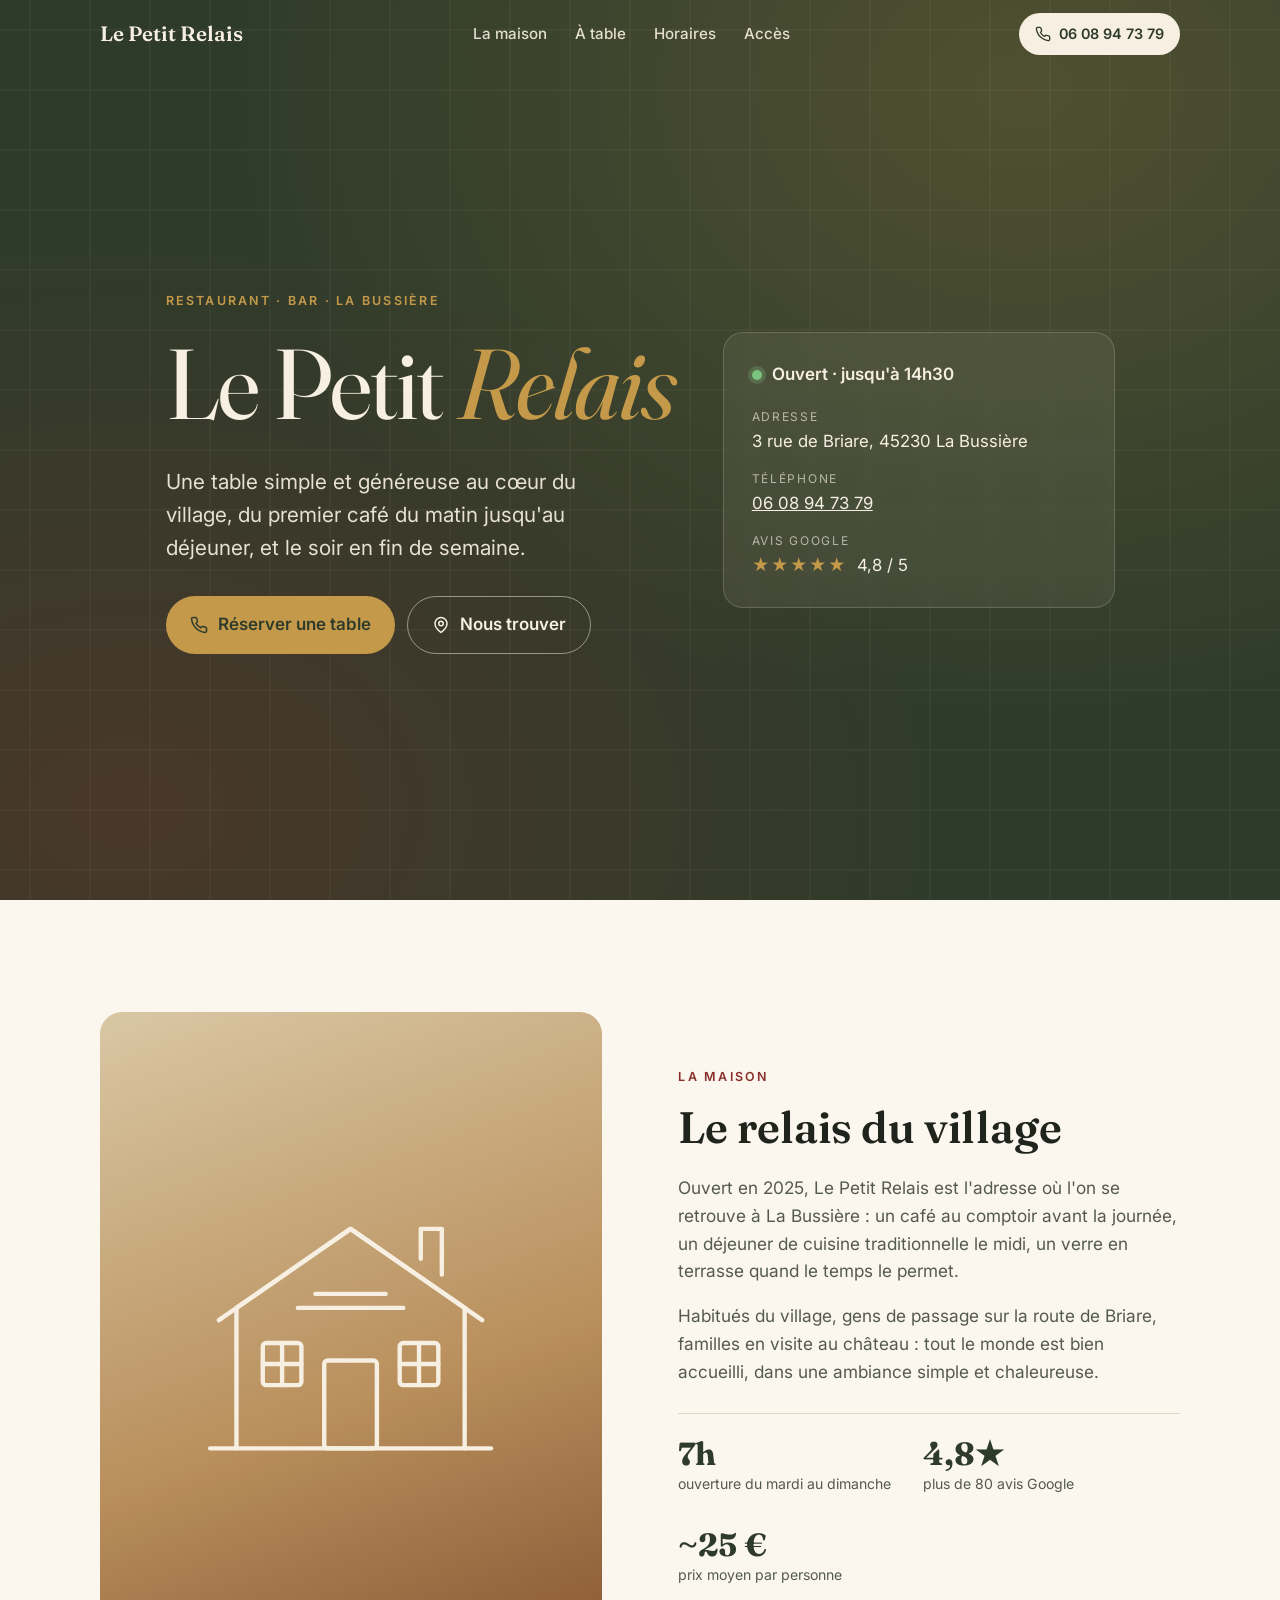
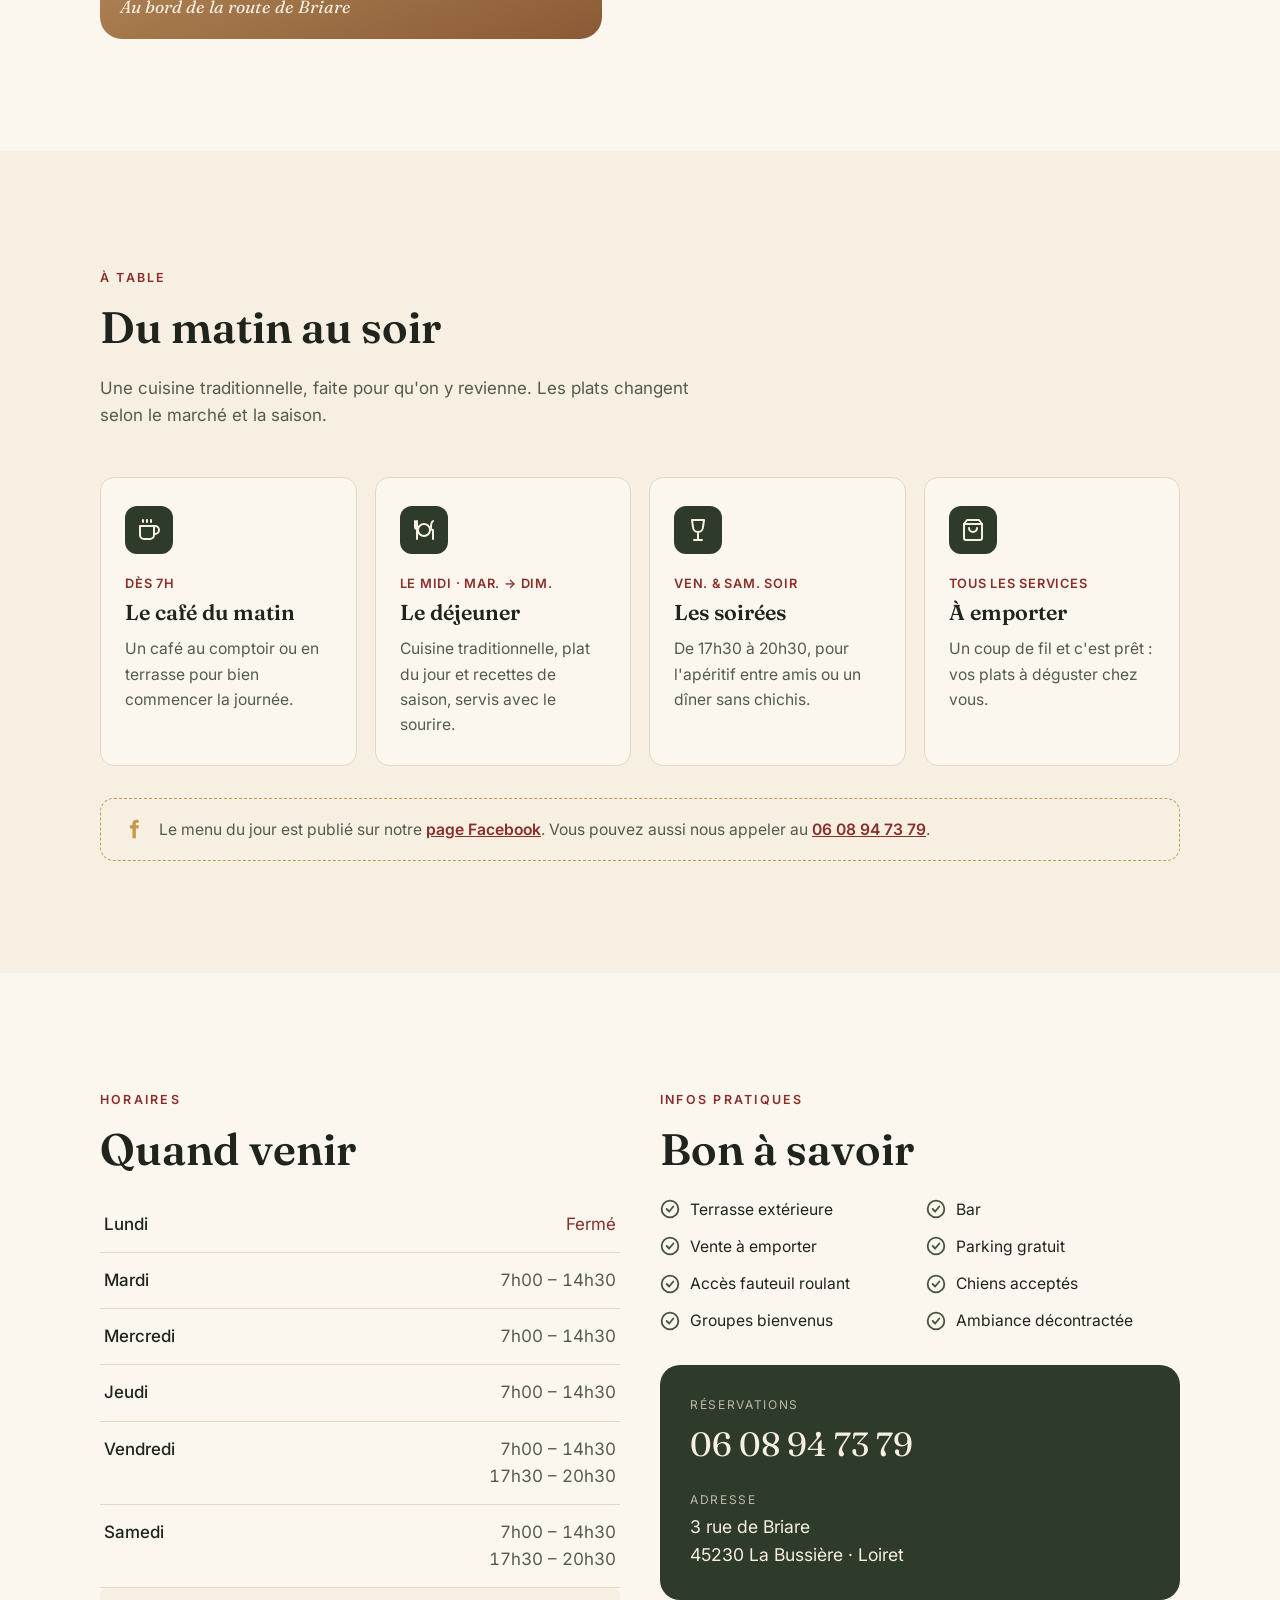
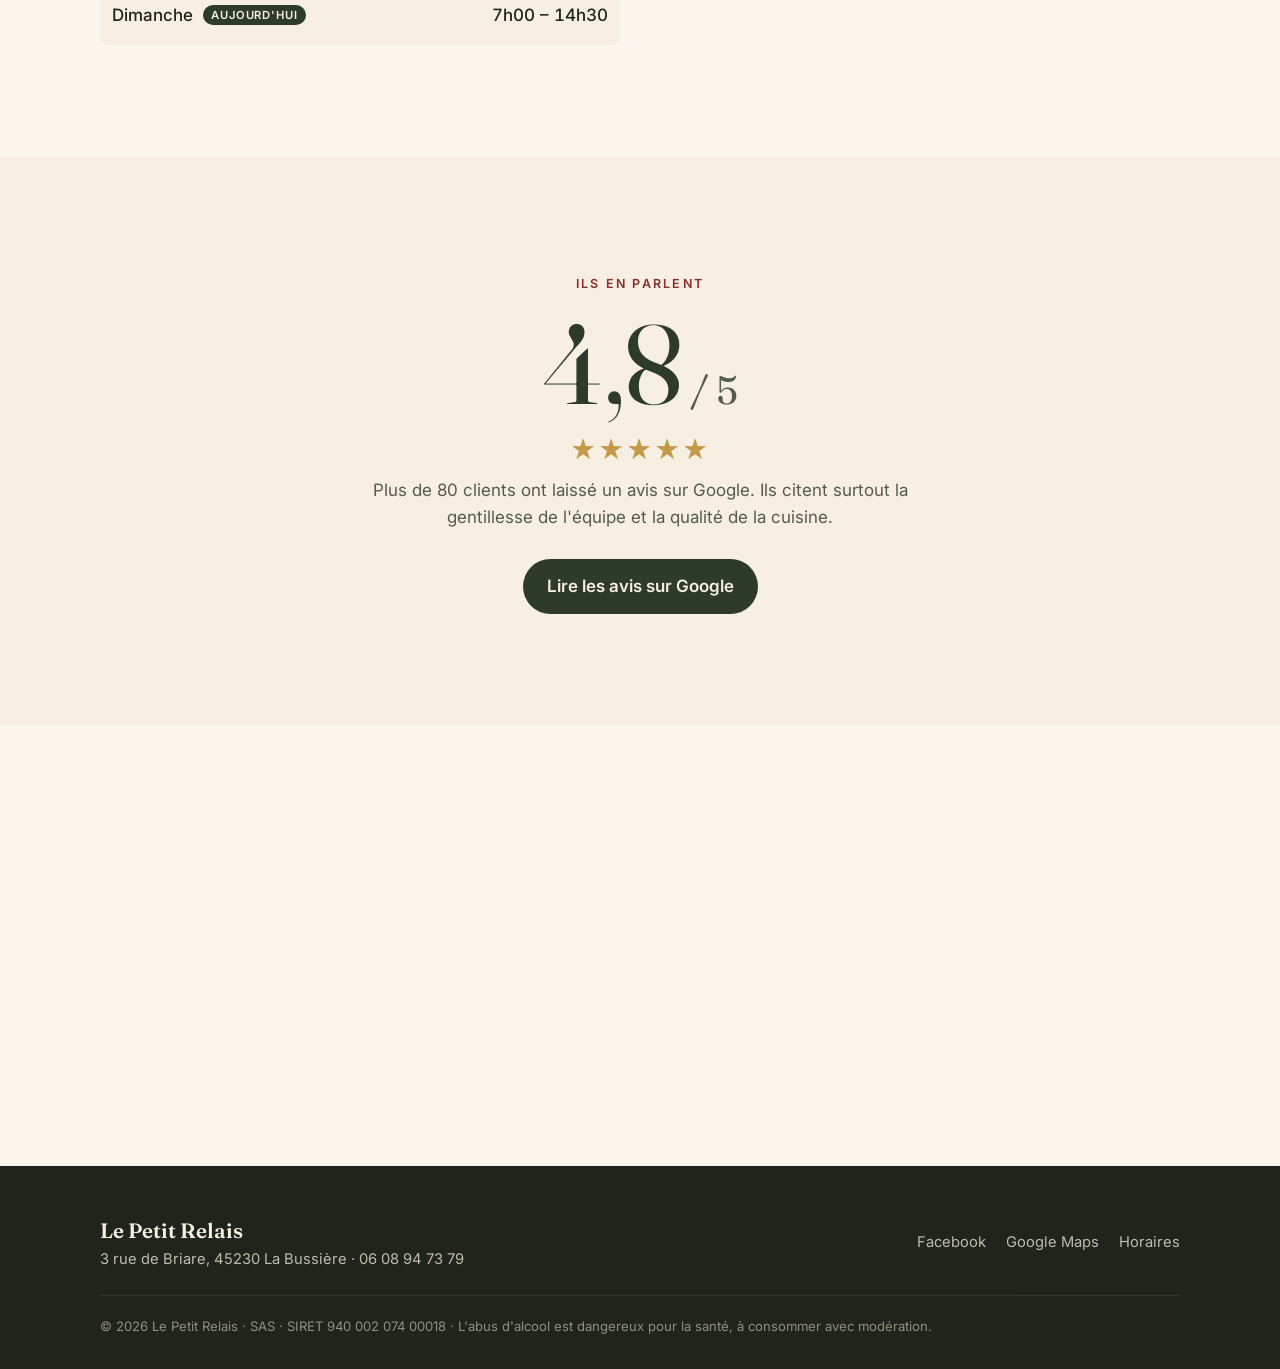
==== index.html @ 994d791d "initial commit" ====
<!doctype html>
<html lang="fr">
<head>
<meta charset="utf-8">
<meta name="viewport" content="width=device-width, initial-scale=1">
<title>Le Petit Relais · Restaurant à La Bussière (Loiret)</title>
<meta name="description" content="Le Petit Relais, restaurant traditionnel et bar au 3 rue de Briare à La Bussière (45230). Ouvert du mardi au dimanche dès 7h, le soir le vendredi et samedi. Terrasse, vente à emporter, parking gratuit.">
<meta property="og:title" content="Le Petit Relais · La Bussière">
<meta property="og:description" content="Restaurant traditionnel et bar à La Bussière. Café dès 7h, déjeuner du mardi au dimanche, soirées le vendredi et samedi.">
<meta property="og:type" content="website">
<meta property="og:locale" content="fr_FR">
<meta name="theme-color" content="#2f3b2a">
<link rel="icon" href="data:image/svg+xml,%3Csvg xmlns='http://www.w3.org/2000/svg' viewBox='0 0 64 64'%3E%3Crect width='64' height='64' rx='14' fill='%232f3b2a'/%3E%3Ctext x='32' y='43' font-family='Georgia,serif' font-size='30' fill='%23f4ecdc' text-anchor='middle'%3EPR%3C/text%3E%3C/svg%3E">
<link rel="preconnect" href="https://fonts.googleapis.com">
<link rel="preconnect" href="https://fonts.gstatic.com" crossorigin>
<link href="https://fonts.googleapis.com/css2?family=Fraunces:ital,opsz,wght@0,9..144,400;0,9..144,600;1,9..144,400&family=Inter:wght@400;500;600&display=swap" rel="stylesheet">

<script type="application/ld+json">
{
  "@context": "https://schema.org",
  "@type": "Restaurant",
  "name": "Le Petit Relais",
  "servesCuisine": "Cuisine traditionnelle française",
  "priceRange": "€€",
  "telephone": "+33608947379",
  "address": {
    "@type": "PostalAddress",
    "streetAddress": "3 rue de Briare",
    "addressLocality": "La Bussière",
    "postalCode": "45230",
    "addressRegion": "Centre-Val de Loire",
    "addressCountry": "FR"
  },
  "geo": { "@type": "GeoCoordinates", "latitude": 47.7441466, "longitude": 2.7493533 },
  "openingHoursSpecification": [
    { "@type": "OpeningHoursSpecification", "dayOfWeek": ["Tuesday","Wednesday","Thursday","Sunday"], "opens": "07:00", "closes": "14:30" },
    { "@type": "OpeningHoursSpecification", "dayOfWeek": ["Friday","Saturday"], "opens": "07:00", "closes": "14:30" },
    { "@type": "OpeningHoursSpecification", "dayOfWeek": ["Friday","Saturday"], "opens": "17:30", "closes": "20:30" }
  ],
  "sameAs": ["https://www.facebook.com/profile.php?id=61572533202138"]
}
</script>

<link rel="stylesheet" href="/styles.css">
</head>
<body>

<!-- SVG icons -->
<svg class="sprite" width="0" height="0" aria-hidden="true">
  <symbol id="i-phone" viewBox="0 0 24 24" fill="none" stroke="currentColor" stroke-width="2" stroke-linecap="round" stroke-linejoin="round"><path d="M22 16.9v3a2 2 0 0 1-2.2 2 19.8 19.8 0 0 1-8.6-3.1 19.5 19.5 0 0 1-6-6A19.8 19.8 0 0 1 2.1 4.2 2 2 0 0 1 4.1 2h3a2 2 0 0 1 2 1.7c.1.9.4 1.8.7 2.7a2 2 0 0 1-.5 2.1L8.1 9.8a16 16 0 0 0 6 6l1.3-1.3a2 2 0 0 1 2.1-.4c.9.3 1.8.6 2.7.7a2 2 0 0 1 1.8 2z"/></symbol>
  <symbol id="i-pin" viewBox="0 0 24 24" fill="none" stroke="currentColor" stroke-width="2" stroke-linecap="round" stroke-linejoin="round"><path d="M20 10c0 6-8 12-8 12s-8-6-8-12a8 8 0 0 1 16 0z"/><circle cx="12" cy="10" r="3"/></symbol>
  <symbol id="i-coffee" viewBox="0 0 24 24" fill="none" stroke="currentColor" stroke-width="2" stroke-linecap="round" stroke-linejoin="round"><path d="M17 8h1a4 4 0 0 1 0 8h-1"/><path d="M3 8h14v9a4 4 0 0 1-4 4H7a4 4 0 0 1-4-4z"/><path d="M6 2v2M10 2v2M14 2v2"/></symbol>
  <symbol id="i-plate" viewBox="0 0 24 24" fill="none" stroke="currentColor" stroke-width="2" stroke-linecap="round" stroke-linejoin="round"><circle cx="12" cy="12" r="6"/><path d="M3 3v6a2 2 0 0 0 2 2M5 3v18M21 3c-1.5 1-2 3-2 6s1 3 2 3v9"/></symbol>
  <symbol id="i-glass" viewBox="0 0 24 24" fill="none" stroke="currentColor" stroke-width="2" stroke-linecap="round" stroke-linejoin="round"><path d="M8 22h8M12 15v7M6 2h12l-1 7a5 5 0 0 1-10 0z"/></symbol>
  <symbol id="i-bag" viewBox="0 0 24 24" fill="none" stroke="currentColor" stroke-width="2" stroke-linecap="round" stroke-linejoin="round"><path d="M6 2 3 6v14a2 2 0 0 0 2 2h14a2 2 0 0 0 2-2V6l-3-4z"/><path d="M3 6h18M16 10a4 4 0 0 1-8 0"/></symbol>
  <symbol id="i-check" viewBox="0 0 24 24" fill="none" stroke="currentColor" stroke-width="2.2" stroke-linecap="round" stroke-linejoin="round"><circle cx="12" cy="12" r="10"/><path d="m8 12 3 3 5-6"/></symbol>
  <symbol id="i-fb" viewBox="0 0 24 24" fill="currentColor"><path d="M14 8V6.5c0-.8.2-1.3 1.4-1.3H17V2.1c-.3 0-1.3-.1-2.5-.1-2.5 0-4.2 1.5-4.2 4.3V8H7.5v3.5h2.8V22H14V11.5h2.8l.4-3.5z"/></symbol>
</svg>

<header class="nav" id="nav">
  <div class="wrap">
    <a href="#top" class="brand">Le Petit Relais</a>
    <ul>
      <li><a href="#maison">La maison</a></li>
      <li><a href="#offre">À table</a></li>
      <li><a href="#infos">Horaires</a></li>
      <li><a href="#acces">Accès</a></li>
    </ul>
    <a class="nav-call" href="tel:+33608947379"><svg width="16" height="16"><use href="#i-phone"/></svg>06 08 94 73 79</a>
  </div>
</header>

<main id="top">
  <!-- HERO -->
  <section class="hero">
    <div class="wrap">
      <div>
        <span class="eyebrow">Restaurant · Bar · La Bussière</span>
        <h1>Le Petit <em>Relais</em></h1>
        <p class="lead">Une table simple et généreuse au cœur du village, du premier café du matin jusqu'au déjeuner, et le soir en fin de semaine.</p>
        <div class="btns">
          <a class="btn btn-primary" href="tel:+33608947379"><svg><use href="#i-phone"/></svg>Réserver une table</a>
          <a class="btn btn-ghost" href="#acces"><svg><use href="#i-pin"/></svg>Nous trouver</a>
        </div>
      </div>
      <aside class="hero-card" aria-label="En bref">
        <div class="status"><span class="dot" id="statusDot"></span><span id="statusText">Horaires</span></div>
        <dl>
          <div><dt>Adresse</dt><dd>3 rue de Briare, 45230 La Bussière</dd></div>
          <div><dt>Téléphone</dt><dd><a href="tel:+33608947379">06 08 94 73 79</a></dd></div>
          <div><dt>Avis Google</dt><dd class="rating"><span class="stars" aria-hidden="true">★★★★★</span> 4,8 / 5</dd></div>
        </dl>
      </aside>
    </div>
  </section>

  <!-- ABOUT -->
  <section class="about" id="maison">
    <div class="wrap">
      <figure class="about-visual reveal">
        <!-- Remplacer par une photo de la salle ou de la façade : <img src="facade.jpg" alt="..."> -->
        <svg viewBox="0 0 200 160" fill="none" stroke="#f6efe2" stroke-width="2.5" stroke-linecap="round" stroke-linejoin="round" aria-hidden="true">
          <path d="M20 150h160"/>
          <path d="M35 150V70l65-45 65 45v80"/>
          <path d="M25 77 100 25l75 52"/>
          <rect x="85" y="100" width="30" height="50" rx="2"/>
          <rect x="50" y="90" width="22" height="24" rx="2"/><path d="M61 90v24M50 102h22"/>
          <rect x="128" y="90" width="22" height="24" rx="2"/><path d="M139 90v24M128 102h22"/>
          <path d="M70 70h60"/><path d="M80 62h40"/>
          <path d="M140 42V25h12v26"/>
        </svg>
        <figcaption>Au bord de la route de Briare</figcaption>
      </figure>
      <div class="reveal">
        <span class="eyebrow">La maison</span>
        <h2>Le relais du village</h2>
        <p>Ouvert en 2025, Le Petit Relais est l'adresse où l'on se retrouve à La Bussière : un café au comptoir avant la journée, un déjeuner de cuisine traditionnelle le midi, un verre en terrasse quand le temps le permet.</p>
        <p>Habitués du village, gens de passage sur la route de Briare, familles en visite au château : tout le monde est bien accueilli, dans une ambiance simple et chaleureuse.</p>
        <div class="facts">
          <div><strong>7h</strong><span>ouverture du mardi au dimanche</span></div>
          <div><strong>4,8★</strong><span>plus de 80 avis Google</span></div>
          <div><strong>~25 €</strong><span>prix moyen par personne</span></div>
        </div>
      </div>
    </div>
  </section>

  <!-- OFFER -->
  <section class="offer" id="offre">
    <div class="wrap">
      <div class="section-head reveal">
        <span class="eyebrow">À table</span>
        <h2>Du matin au soir</h2>
        <p>Une cuisine traditionnelle, faite pour qu'on y revienne. Les plats changent selon le marché et la saison.</p>
      </div>
      <div class="cards">
        <article class="card reveal">
          <div class="ico"><svg><use href="#i-coffee"/></svg></div>
          <div class="when">Dès 7h</div>
          <h3>Le café du matin</h3>
          <p>Un café au comptoir ou en terrasse pour bien commencer la journée.</p>
        </article>
        <article class="card reveal">
          <div class="ico"><svg><use href="#i-plate"/></svg></div>
          <div class="when">Le midi · mar. → dim.</div>
          <h3>Le déjeuner</h3>
          <p>Cuisine traditionnelle, plat du jour et recettes de saison, servis avec le sourire.</p>
        </article>
        <article class="card reveal">
          <div class="ico"><svg><use href="#i-glass"/></svg></div>
          <div class="when">Ven. &amp; sam. soir</div>
          <h3>Les soirées</h3>
          <p>De 17h30 à 20h30, pour l'apéritif entre amis ou un dîner sans chichis.</p>
        </article>
        <article class="card reveal">
          <div class="ico"><svg><use href="#i-bag"/></svg></div>
          <div class="when">Tous les services</div>
          <h3>À emporter</h3>
          <p>Un coup de fil et c'est prêt : vos plats à déguster chez vous.</p>
        </article>
      </div>
      <div class="note reveal">
        <svg class="note-ico" width="22" height="22"><use href="#i-fb"/></svg>
        <span>Le menu du jour est publié sur notre <a href="https://www.facebook.com/profile.php?id=61572533202138" target="_blank" rel="noopener">page Facebook</a>. Vous pouvez aussi nous appeler au <a href="tel:+33608947379">06 08 94 73 79</a>.</span>
      </div>
    </div>
  </section>

  <!-- INFO -->
  <section class="info" id="infos">
    <div class="wrap">
      <div class="reveal">
        <span class="eyebrow">Horaires</span>
        <h2>Quand venir</h2>
        <ul class="hours" id="hours">
          <li data-day="1" class="closed"><span class="d">Lundi</span><span class="h">Fermé</span></li>
          <li data-day="2"><span class="d">Mardi</span><span class="h">7h00 – 14h30</span></li>
          <li data-day="3"><span class="d">Mercredi</span><span class="h">7h00 – 14h30</span></li>
          <li data-day="4"><span class="d">Jeudi</span><span class="h">7h00 – 14h30</span></li>
          <li data-day="5"><span class="d">Vendredi</span><span class="h">7h00 – 14h30<br>17h30 – 20h30</span></li>
          <li data-day="6"><span class="d">Samedi</span><span class="h">7h00 – 14h30<br>17h30 – 20h30</span></li>
          <li data-day="0"><span class="d">Dimanche</span><span class="h">7h00 – 14h30</span></li>
        </ul>
      </div>
      <div class="reveal">
        <span class="eyebrow">Infos pratiques</span>
        <h2>Bon à savoir</h2>
        <ul class="services">
          <li><svg><use href="#i-check"/></svg>Terrasse extérieure</li>
          <li><svg><use href="#i-check"/></svg>Bar</li>
          <li><svg><use href="#i-check"/></svg>Vente à emporter</li>
          <li><svg><use href="#i-check"/></svg>Parking gratuit</li>
          <li><svg><use href="#i-check"/></svg>Accès fauteuil roulant</li>
          <li><svg><use href="#i-check"/></svg>Chiens acceptés</li>
          <li><svg><use href="#i-check"/></svg>Groupes bienvenus</li>
          <li><svg><use href="#i-check"/></svg>Ambiance décontractée</li>
        </ul>
        <div class="contact-block">
          <div class="label">Réservations</div>
          <a class="big" href="tel:+33608947379">06 08 94 73 79</a>
          <div class="label">Adresse</div>
          <address>3 rue de Briare<br>45230 La Bussière · Loiret</address>
        </div>
      </div>
    </div>
  </section>

  <!-- REVIEWS -->
  <section class="reviews">
    <div class="wrap reveal">
      <span class="eyebrow">Ils en parlent</span>
      <div class="score">4,8<small> / 5</small></div>
      <div class="stars" aria-label="4,8 étoiles sur 5">★★★★★</div>
      <p>Plus de 80 clients ont laissé un avis sur Google. Ils citent surtout la gentillesse de l'équipe et la qualité de la cuisine.</p>
      <a class="btn btn-primary" href="https://www.google.fr/maps/place/Le+Petit+Relais/@47.7441466,2.7493533,17z/data=!4m6!3m5!1s0x47ef8ad9622e8ff1:0xf6e7df7a3d226c78!8m2!3d47.7441466!4d2.7493533" target="_blank" rel="noopener">Lire les avis sur Google</a>
    </div>
  </section>

  <!-- MAP -->
  <section class="map" id="acces" aria-label="Plan d'accès">
    <iframe
      title="Le Petit Relais sur Google Maps"
      loading="lazy"
      referrerpolicy="no-referrer-when-downgrade"
      src="https://www.google.com/maps?q=Le+Petit+Relais,+3+rue+de+Briare,+45230+La+Bussi%C3%A8re&ll=47.7441466,2.7493533&z=16&output=embed"></iframe>
  </section>
</main>

<footer>
  <div class="wrap">
    <div>
      <a href="#top" class="brand">Le Petit Relais</a>
      <div>3 rue de Briare, 45230 La Bussière · <a href="tel:+33608947379">06 08 94 73 79</a></div>
    </div>
    <nav>
      <a href="https://www.facebook.com/profile.php?id=61572533202138" target="_blank" rel="noopener">Facebook</a>
      <a href="https://www.google.fr/maps/place/Le+Petit+Relais/@47.7441466,2.7493533,17z" target="_blank" rel="noopener">Google Maps</a>
      <a href="#infos">Horaires</a>
    </nav>
    <div class="legal">© <span id="year">2026</span> Le Petit Relais · SAS · SIRET 940 002 074 00018 · L'abus d'alcool est dangereux pour la santé, à consommer avec modération.</div>
  </div>
</footer>

<div class="callbar">
  <a class="c1" href="tel:+33608947379"><svg><use href="#i-phone"/></svg>Appeler</a>
  <a class="c2" href="https://www.google.com/maps/dir/?api=1&destination=47.7441466,2.7493533" target="_blank" rel="noopener"><svg><use href="#i-pin"/></svg>Itinéraire</a>
</div>

<script>
  // Nav background on scroll
  const nav = document.getElementById('nav');
  const onScroll = () => nav.classList.toggle('scrolled', window.scrollY > 40);
  onScroll(); window.addEventListener('scroll', onScroll, { passive: true });

  // Opening hours: [day] => list of [openMin, closeMin]; 0 = Sunday
  const H = { 0: [[420, 870]], 1: [], 2: [[420, 870]], 3: [[420, 870]], 4: [[420, 870]],
              5: [[420, 870], [1050, 1230]], 6: [[420, 870], [1050, 1230]] };
  const names = ['dimanche','lundi','mardi','mercredi','jeudi','vendredi','samedi'];
  const fmt = m => `${Math.floor(m / 60)}h${String(m % 60).padStart(2, '0')}`;

  // Use French local time regardless of visitor's timezone
  const parts = new Intl.DateTimeFormat('en-GB', { timeZone: 'Europe/Paris', weekday: 'short', hour: '2-digit', minute: '2-digit', hour12: false }).formatToParts(new Date());
  const wd = ['Sun','Mon','Tue','Wed','Thu','Fri','Sat'].indexOf(parts.find(p => p.type === 'weekday').value);
  const now = (+parts.find(p => p.type === 'hour').value % 24) * 60 + +parts.find(p => p.type === 'minute').value;

  document.querySelector(`#hours li[data-day="${wd}"]`)?.classList.add('today');

  const slot = H[wd].find(([o, c]) => now >= o && now < c);
  const dot = document.getElementById('statusDot'), txt = document.getElementById('statusText');
  if (slot) {
    dot.classList.add('open');
    txt.textContent = `Ouvert · jusqu'à ${fmt(slot[1])}`;
  } else {
    const later = H[wd].find(([o]) => o > now);
    if (later) txt.textContent = `Fermé · ouvre à ${fmt(later[0])}`;
    else {
      for (let i = 1; i <= 7; i++) {
        const d = (wd + i) % 7;
        if (H[d].length) { txt.textContent = `Fermé · ouvre ${i === 1 ? 'demain' : names[d]} à ${fmt(H[d][0][0])}`; break; }
      }
    }
  }

  document.getElementById('year').textContent = new Date().getFullYear();

  // Reveal on scroll
  const io = new IntersectionObserver(es => es.forEach(e => { if (e.isIntersecting) { e.target.classList.add('in'); io.unobserve(e.target); } }), { threshold: .12 });
  document.querySelectorAll('.reveal').forEach(el => io.observe(el));
</script>
</body>
</html>
---- styles.css ----
.sprite { position: absolute; }

:root {
  --cream: #f6efe2;
  --paper: #fbf7ef;
  --ink: #1f241c;
  --ink-soft: #545b4c;
  --green: #2f3b2a;
  --green-2: #45563d;
  --wine: #8a2e2a;
  --gold: #c49a4a;
  --line: #e2d7c3;
  --radius: 14px;
  --max: 1120px;
}
*, *::before, *::after { box-sizing: border-box; }
html { scroll-behavior: smooth; scroll-padding-top: 72px; }
body {
  margin: 0;
  font-family: "Inter", system-ui, sans-serif;
  font-size: 17px;
  line-height: 1.6;
  color: var(--ink);
  background: var(--paper);
  -webkit-font-smoothing: antialiased;
}
h1, h2, h3 { font-family: "Fraunces", Georgia, serif; font-weight: 600; line-height: 1.15; margin: 0 0 .5em; }
h2 { font-size: clamp(2rem, 4vw, 2.75rem); }
h3 { font-size: 1.35rem; }
p { margin: 0 0 1em; }
a { color: inherit; }
.wrap { max-width: var(--max); margin: 0 auto; padding: 0 20px; }
.eyebrow {
  font-size: .78rem; font-weight: 600; letter-spacing: .18em; text-transform: uppercase;
  color: var(--wine); margin-bottom: .9rem; display: inline-block;
}
section { padding: clamp(64px, 10vw, 112px) 0; }

/* ---------- Nav ---------- */
.nav {
  position: fixed; inset: 0 0 auto 0; z-index: 50;
  transition: background .3s, box-shadow .3s;
}
.nav.scrolled { background: rgba(251,247,239,.94); backdrop-filter: blur(8px); box-shadow: 0 1px 0 var(--line); }
.nav .wrap { display: flex; align-items: center; justify-content: space-between; height: 68px; }
.brand { font-family: "Fraunces", serif; font-size: 1.3rem; font-weight: 600; text-decoration: none; color: var(--cream); transition: color .3s; }
.nav.scrolled .brand { color: var(--green); }
.nav ul { display: flex; gap: 28px; list-style: none; margin: 0; padding: 0; }
.nav ul a { text-decoration: none; font-size: .95rem; font-weight: 500; color: var(--cream); opacity: .9; transition: color .3s; }
.nav.scrolled ul a { color: var(--ink); }
.nav ul a:hover { opacity: 1; text-decoration: underline; text-underline-offset: 4px; }
.nav-call {
  display: inline-flex; align-items: center; gap: 8px;
  padding: 9px 16px; border-radius: 999px; font-weight: 600; font-size: .9rem; text-decoration: none;
  background: var(--cream); color: var(--green);
}
.nav.scrolled .nav-call { background: var(--green); color: var(--cream); }
@media (max-width: 820px) { .nav ul { display: none; } }

/* ---------- Hero ---------- */
.hero {
  position: relative; min-height: 100svh; display: flex; align-items: center;
  background:
    radial-gradient(ellipse at 80% 10%, rgba(196,154,74,.22), transparent 55%),
    radial-gradient(ellipse at 10% 90%, rgba(138,46,42,.28), transparent 50%),
    var(--green);
  color: var(--cream); overflow: hidden; padding: 120px 0 80px;
}
.hero::before {
  content: ""; position: absolute; inset: 0; opacity: .07;
  background-image: url("data:image/svg+xml,%3Csvg xmlns='http://www.w3.org/2000/svg' width='60' height='60'%3E%3Cpath d='M30 0v60M0 30h60' stroke='%23f6efe2' stroke-width='1'/%3E%3C/svg%3E");
}
.hero .wrap { position: relative; display: grid; grid-template-columns: 1.3fr 1fr; gap: 48px; align-items: center; }
.hero .eyebrow { color: var(--gold); }
.hero h1 { font-size: clamp(3rem, 9vw, 6.2rem); font-weight: 400; letter-spacing: -.02em; margin-bottom: .25em; }
.hero h1 em { font-style: italic; color: var(--gold); }
.hero .lead { font-size: clamp(1.1rem, 2vw, 1.3rem); max-width: 34ch; opacity: .92; margin-bottom: 2rem; }
.btns { display: flex; flex-wrap: wrap; gap: 12px; }
.btn {
  display: inline-flex; align-items: center; gap: 10px; padding: 14px 24px; border-radius: 999px;
  font-weight: 600; text-decoration: none; transition: transform .15s, background .2s;
}
.btn:hover { transform: translateY(-2px); }
.btn-primary { background: var(--gold); color: var(--green); }
.btn-ghost { border: 1.5px solid rgba(246,239,226,.5); color: var(--cream); }
.btn-ghost:hover { background: rgba(246,239,226,.1); }
.btn svg { width: 18px; height: 18px; flex: none; }

.hero-card {
  background: rgba(246,239,226,.07); border: 1px solid rgba(246,239,226,.18);
  border-radius: 20px; padding: 28px; backdrop-filter: blur(4px);
}
.status { display: flex; align-items: center; gap: 10px; font-weight: 600; margin-bottom: 18px; }
.dot { width: 10px; height: 10px; border-radius: 50%; background: #8c8c8c; box-shadow: 0 0 0 4px rgba(140,140,140,.25); }
.dot.open { background: #7bc47f; box-shadow: 0 0 0 4px rgba(123,196,127,.25); }
.hero-card dl { margin: 0; display: grid; gap: 14px; }
.hero-card dt { font-size: .75rem; letter-spacing: .14em; text-transform: uppercase; opacity: .65; }
.hero-card dd { margin: 2px 0 0; font-size: 1.05rem; }
.rating { display: flex; align-items: center; gap: 10px; }
.stars { color: var(--gold); letter-spacing: 2px; }
@media (max-width: 860px) {
  .hero .wrap { grid-template-columns: 1fr; }
}

/* ---------- About ---------- */
.about .wrap { display: grid; grid-template-columns: 1fr 1fr; gap: clamp(32px, 6vw, 80px); align-items: center; }
.about p { color: var(--ink-soft); font-size: 1.08rem; }
.about-visual {
  margin: 0;
  aspect-ratio: 4/5; border-radius: 22px; position: relative; overflow: hidden;
  background: linear-gradient(160deg, #d9c7a4, #b98f5c 60%, #8a5a36);
  display: grid; place-items: center;
}
.about-visual svg { width: 70%; height: auto; }
.about-visual figcaption {
  position: absolute; left: 20px; bottom: 18px; right: 20px;
  font-family: "Fraunces", serif; font-style: italic; color: var(--cream); font-size: 1.1rem;
}
.facts { display: flex; gap: 32px; flex-wrap: wrap; margin-top: 28px; padding-top: 24px; border-top: 1px solid var(--line); }
.facts strong { display: block; font-family: "Fraunces", serif; font-size: 2rem; color: var(--green); line-height: 1; }
.facts span { font-size: .88rem; color: var(--ink-soft); }
@media (max-width: 820px) { .about .wrap { grid-template-columns: 1fr; } .about-visual { aspect-ratio: 16/10; } }

/* ---------- Offer ---------- */
.offer { background: var(--cream); }
.section-head { max-width: 620px; margin-bottom: 48px; }
.section-head p { color: var(--ink-soft); }
.cards { display: grid; grid-template-columns: repeat(4, 1fr); gap: 18px; }
.card {
  background: var(--paper); border: 1px solid var(--line); border-radius: var(--radius);
  padding: 28px 24px; display: flex; flex-direction: column;
}
.card .ico {
  width: 48px; height: 48px; border-radius: 12px; display: grid; place-items: center;
  background: var(--green); color: var(--cream); margin-bottom: 20px;
}
.card .ico svg { width: 24px; height: 24px; }
.card .when { font-size: .8rem; font-weight: 600; color: var(--wine); letter-spacing: .06em; text-transform: uppercase; margin-bottom: 6px; }
.card p { color: var(--ink-soft); font-size: .98rem; margin: 0; }
@media (max-width: 960px) { .cards { grid-template-columns: repeat(2, 1fr); } }
@media (max-width: 540px) { .cards { grid-template-columns: 1fr; } }

.note {
  margin-top: 32px; padding: 18px 22px; border-radius: var(--radius); border: 1px dashed var(--gold);
  display: flex; gap: 14px; align-items: center; font-size: .98rem; color: var(--ink-soft);
}
.note-ico { color: var(--gold); flex: none; }
.note a { color: var(--wine); font-weight: 600; }

/* ---------- Hours & Info ---------- */
.info .wrap { display: grid; grid-template-columns: 1fr 1fr; gap: 40px; }
.hours { list-style: none; margin: 0; padding: 0; }
.hours li {
  display: flex; justify-content: space-between; gap: 16px; padding: 14px 4px; border-bottom: 1px solid var(--line);
}
.hours li .d { font-weight: 500; }
.hours li .h { text-align: right; color: var(--ink-soft); font-variant-numeric: tabular-nums; }
.hours li.closed .h { color: var(--wine); }
.hours li.today { background: var(--cream); border-radius: 8px; padding-left: 12px; padding-right: 12px; border-bottom-color: transparent; }
.hours li.today .d::after { content: "Aujourd'hui"; margin-left: 10px; font-size: .7rem; font-weight: 600; letter-spacing: .08em; text-transform: uppercase; background: var(--green); color: var(--cream); padding: 3px 8px; border-radius: 99px; vertical-align: 2px; }
.hours li.today .h { color: var(--ink); font-weight: 500; }

.services { display: grid; grid-template-columns: 1fr 1fr; gap: 12px; margin: 0 0 32px; padding: 0; list-style: none; }
.services li { display: flex; gap: 10px; align-items: center; font-size: .98rem; }
.services svg { width: 20px; height: 20px; color: var(--green-2); flex: none; }
.contact-block { background: var(--green); color: var(--cream); border-radius: 20px; padding: 30px; }
.contact-block a.big { font-family: "Fraunces", serif; font-size: clamp(1.6rem, 4vw, 2.1rem); text-decoration: none; display: block; margin: 4px 0 18px; }
.contact-block .label { font-size: .75rem; letter-spacing: .14em; text-transform: uppercase; opacity: .7; }
.contact-block address { font-style: normal; font-size: 1.1rem; margin: 4px 0 0; }
@media (max-width: 860px) { .info .wrap { grid-template-columns: 1fr; } }
@media (max-width: 420px) { .services { grid-template-columns: 1fr; } }

/* ---------- Reviews ---------- */
.reviews { background: var(--cream); text-align: center; }
.reviews .score { font-family: "Fraunces", serif; font-size: clamp(4rem, 12vw, 7rem); color: var(--green); line-height: 1; }
.reviews .score small { font-size: .35em; color: var(--ink-soft); }
.reviews .stars { font-size: 1.6rem; margin: 10px 0 6px; }
.reviews p { color: var(--ink-soft); max-width: 52ch; margin: 0 auto 28px; }
.reviews .btn-primary { background: var(--green); color: var(--cream); }

/* ---------- Map ---------- */
.map { padding: 0; }
.map iframe { display: block; width: 100%; height: 440px; border: 0; filter: grayscale(.25) sepia(.12); }

/* ---------- Footer ---------- */
footer { background: var(--ink); color: rgba(246,239,226,.75); padding: 48px 0 32px; font-size: .92rem; }
footer .wrap { display: flex; flex-wrap: wrap; justify-content: space-between; gap: 24px; align-items: center; }
footer .brand { color: var(--cream); }
footer nav { display: flex; gap: 20px; flex-wrap: wrap; }
footer a { text-decoration: none; }
footer a:hover { color: var(--cream); }
.legal { width: 100%; border-top: 1px solid rgba(246,239,226,.12); padding-top: 20px; font-size: .82rem; opacity: .7; }

/* ---------- Mobile call bar ---------- */
.callbar { display: none; }
@media (max-width: 640px) {
  .callbar {
    display: flex; position: fixed; inset: auto 12px 12px 12px; z-index: 60; gap: 8px;
  }
  .callbar a {
    flex: 1; display: flex; align-items: center; justify-content: center; gap: 8px;
    padding: 14px; border-radius: 999px; font-weight: 600; text-decoration: none;
    box-shadow: 0 8px 24px rgba(0,0,0,.18);
  }
  .callbar .c1 { background: var(--wine); color: #fff; }
  .callbar .c2 { background: var(--paper); color: var(--green); }
  .callbar svg { width: 18px; height: 18px; }
  footer { padding-bottom: 96px; }
  .nav-call { display: none; }
}

.reveal { opacity: 0; transform: translateY(16px); transition: opacity .7s ease, transform .7s ease; }
.reveal.in { opacity: 1; transform: none; }
@media (prefers-reduced-motion: reduce) { .reveal { opacity: 1; transform: none; transition: none; } html { scroll-behavior: auto; } }
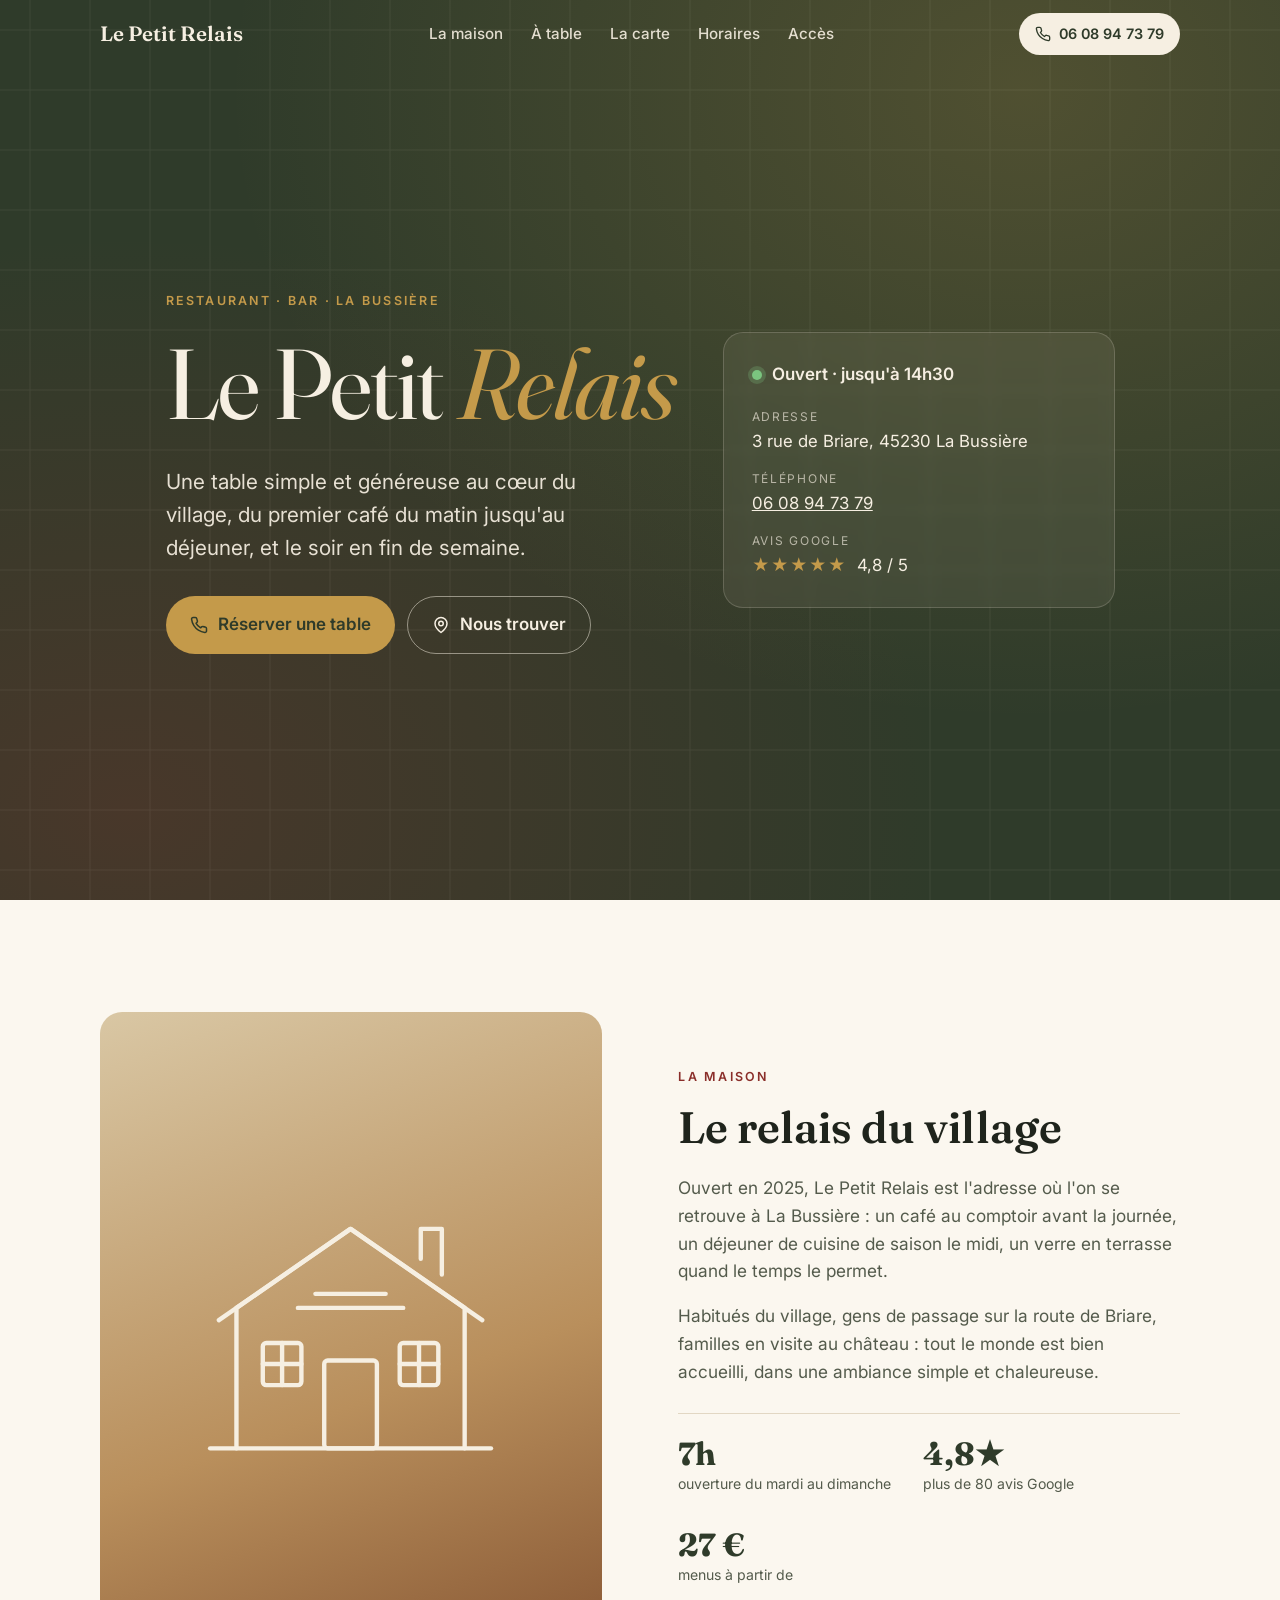
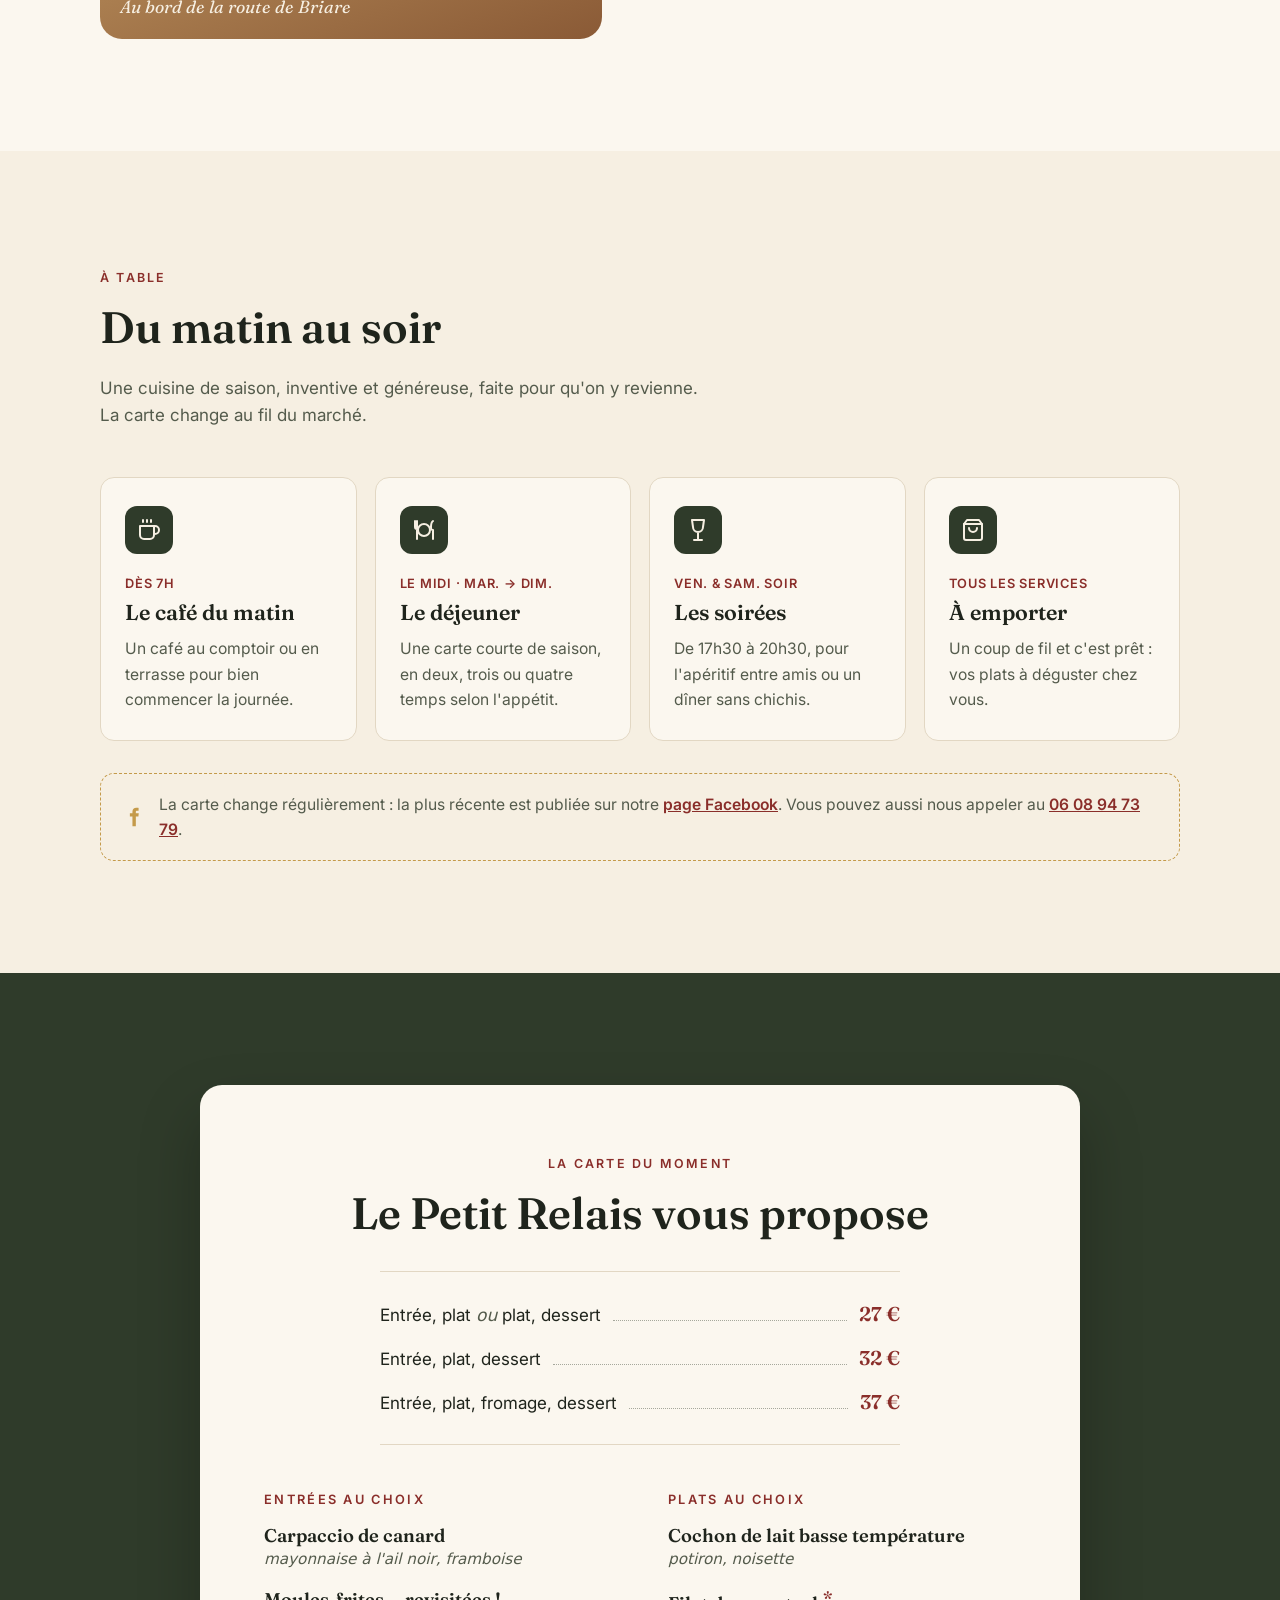
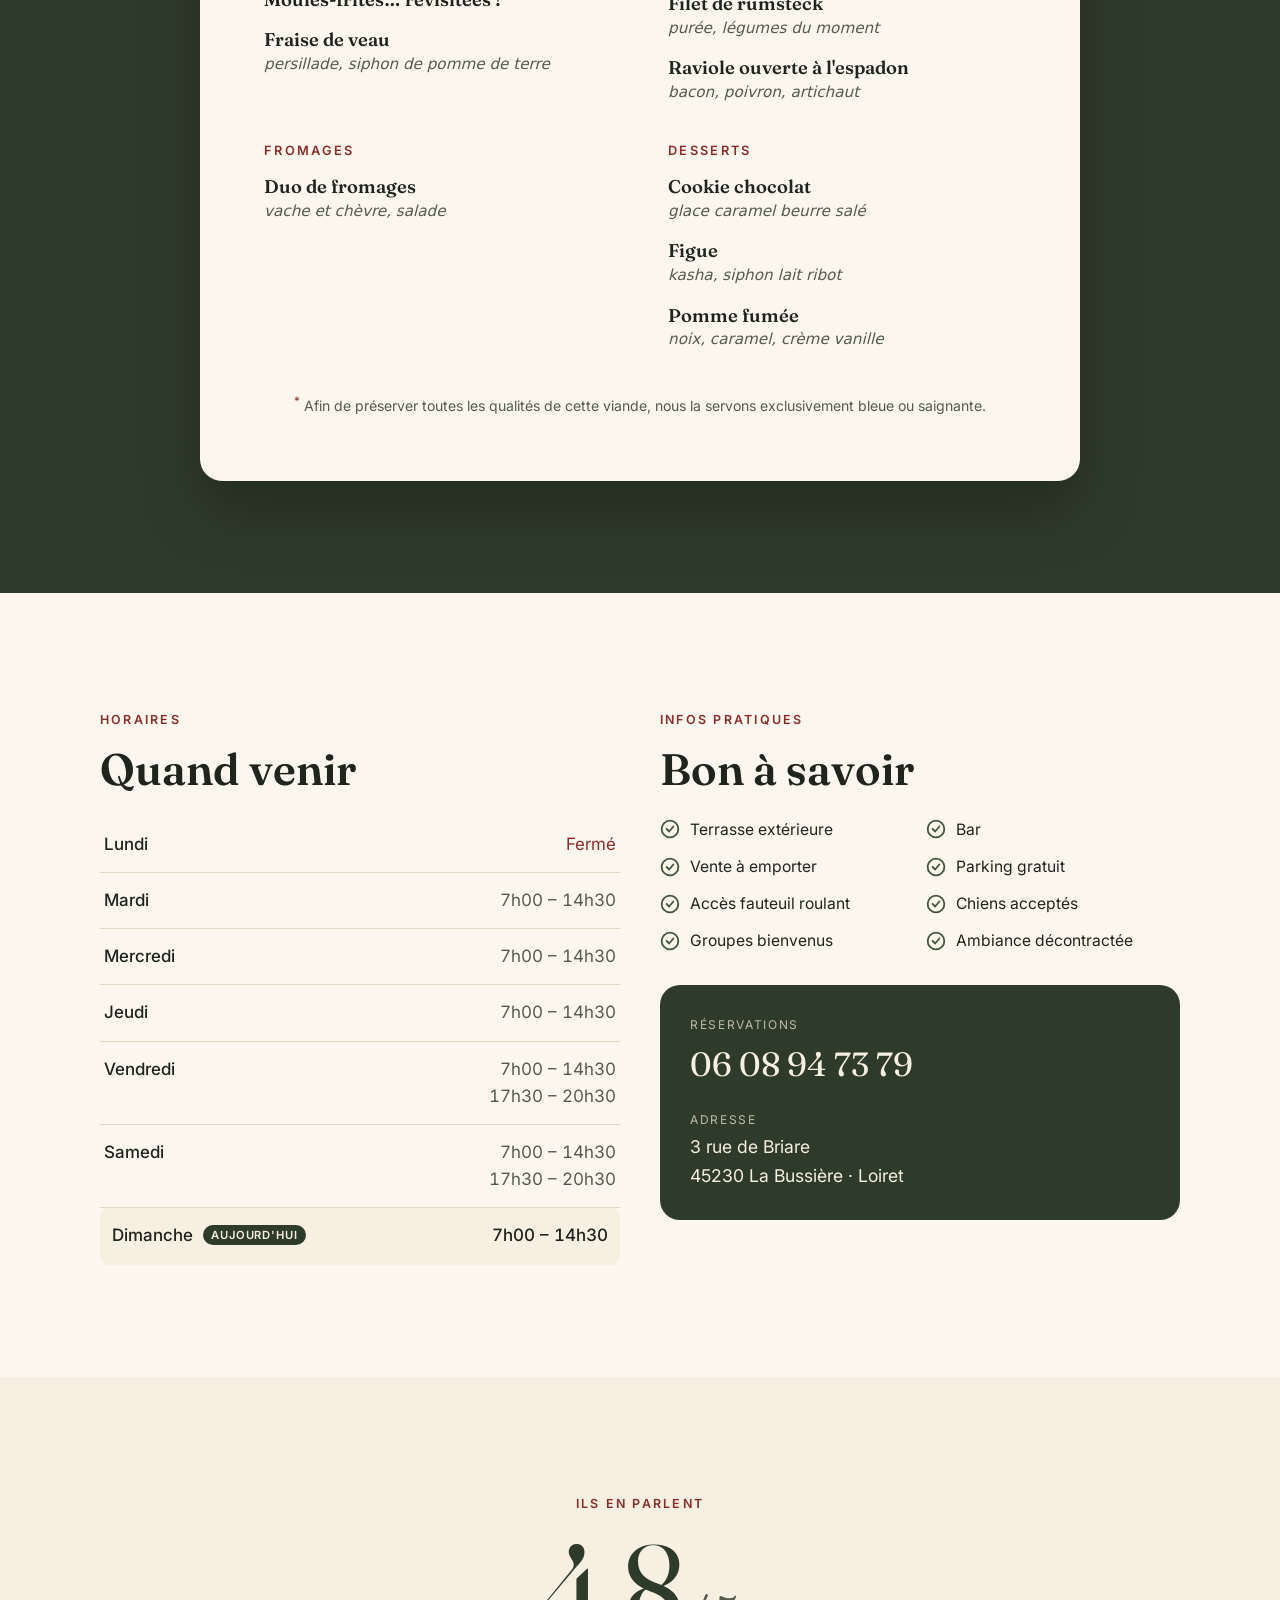
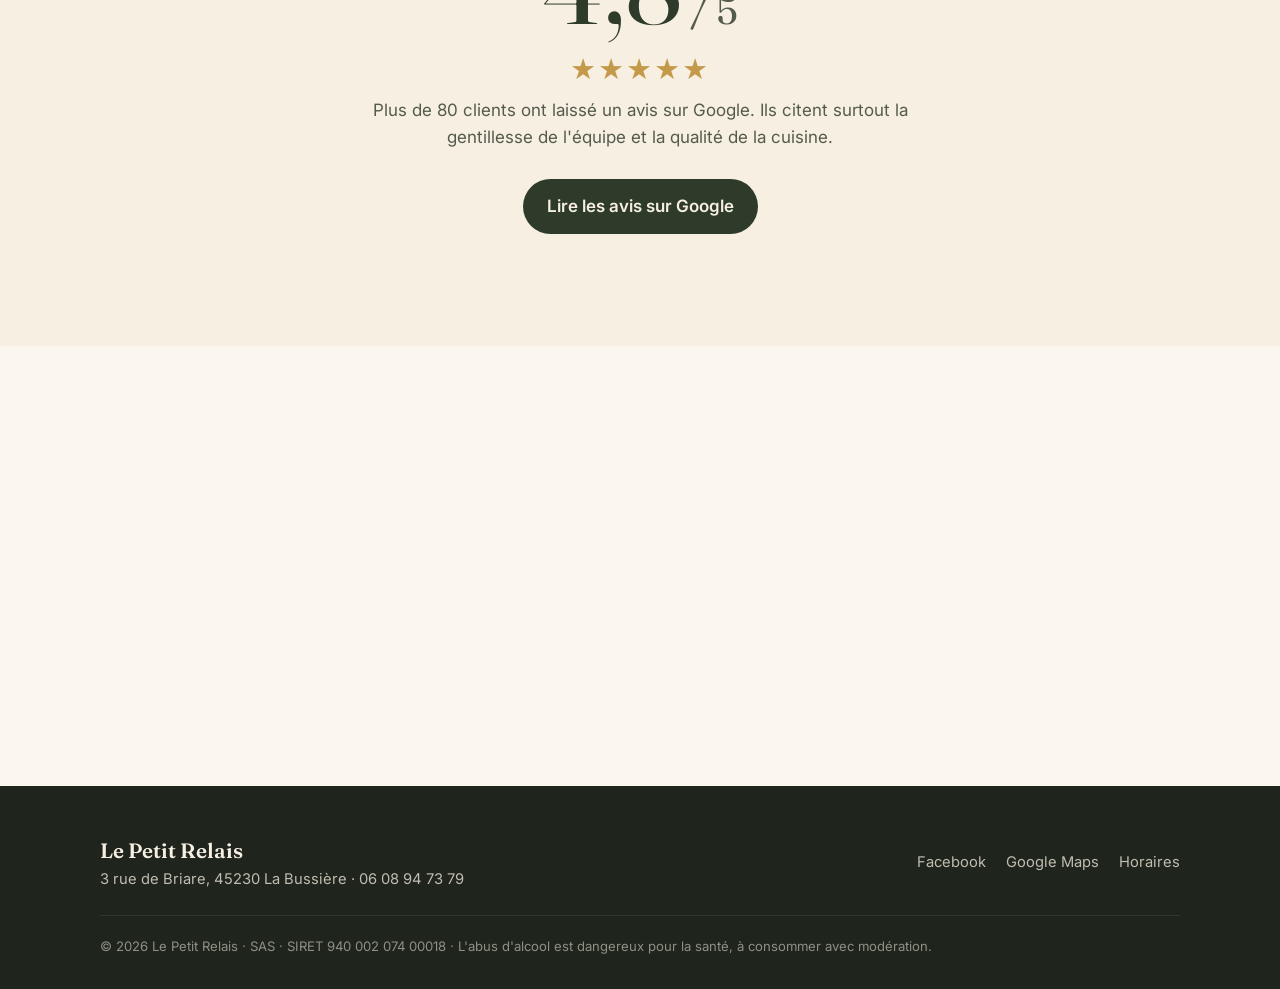
==== commit a334c394: "add menu" ====
--- a/index.html
+++ b/index.html
@@ -4,7 +4,7 @@
 <meta charset="utf-8">
 <meta name="viewport" content="width=device-width, initial-scale=1">
 <title>Le Petit Relais · Restaurant à La Bussière (Loiret)</title>
-<meta name="description" content="Le Petit Relais, restaurant traditionnel et bar au 3 rue de Briare à La Bussière (45230). Ouvert du mardi au dimanche dès 7h, le soir le vendredi et samedi. Terrasse, vente à emporter, parking gratuit.">
+<meta name="description" content="Le Petit Relais, restaurant traditionnel et bar au 3 rue de Briare à La Bussière (45230). Cuisine de saison, menus de 27 à 37 €. Ouvert du mardi au dimanche dès 7h, le soir le vendredi et samedi. Terrasse, vente à emporter, parking gratuit.">
 <meta property="og:title" content="Le Petit Relais · La Bussière">
 <meta property="og:description" content="Restaurant traditionnel et bar à La Bussière. Café dès 7h, déjeuner du mardi au dimanche, soirées le vendredi et samedi.">
 <meta property="og:type" content="website">
@@ -20,8 +20,8 @@
   "@context": "https://schema.org",
   "@type": "Restaurant",
   "name": "Le Petit Relais",
-  "servesCuisine": "Cuisine traditionnelle française",
-  "priceRange": "€€",
+  "servesCuisine": "Cuisine française de saison",
+  "priceRange": "27 € – 37 €",
   "telephone": "+33608947379",
   "address": {
     "@type": "PostalAddress",
@@ -63,6 +63,7 @@
     <ul>
       <li><a href="#maison">La maison</a></li>
       <li><a href="#offre">À table</a></li>
+      <li><a href="#carte">La carte</a></li>
       <li><a href="#infos">Horaires</a></li>
       <li><a href="#acces">Accès</a></li>
     </ul>
@@ -114,12 +115,12 @@
       <div class="reveal">
         <span class="eyebrow">La maison</span>
         <h2>Le relais du village</h2>
-        <p>Ouvert en 2025, Le Petit Relais est l'adresse où l'on se retrouve à La Bussière : un café au comptoir avant la journée, un déjeuner de cuisine traditionnelle le midi, un verre en terrasse quand le temps le permet.</p>
+        <p>Ouvert en 2025, Le Petit Relais est l'adresse où l'on se retrouve à La Bussière : un café au comptoir avant la journée, un déjeuner de cuisine de saison le midi, un verre en terrasse quand le temps le permet.</p>
         <p>Habitués du village, gens de passage sur la route de Briare, familles en visite au château : tout le monde est bien accueilli, dans une ambiance simple et chaleureuse.</p>
         <div class="facts">
           <div><strong>7h</strong><span>ouverture du mardi au dimanche</span></div>
           <div><strong>4,8★</strong><span>plus de 80 avis Google</span></div>
-          <div><strong>~25 €</strong><span>prix moyen par personne</span></div>
+          <div><strong>27 €</strong><span>menus à partir de</span></div>
         </div>
       </div>
     </div>
@@ -131,7 +132,7 @@
       <div class="section-head reveal">
         <span class="eyebrow">À table</span>
         <h2>Du matin au soir</h2>
-        <p>Une cuisine traditionnelle, faite pour qu'on y revienne. Les plats changent selon le marché et la saison.</p>
+        <p>Une cuisine de saison, inventive et généreuse, faite pour qu'on y revienne. La carte change au fil du marché.</p>
       </div>
       <div class="cards">
         <article class="card reveal">
@@ -144,7 +145,7 @@
           <div class="ico"><svg><use href="#i-plate"/></svg></div>
           <div class="when">Le midi · mar. → dim.</div>
           <h3>Le déjeuner</h3>
-          <p>Cuisine traditionnelle, plat du jour et recettes de saison, servis avec le sourire.</p>
+          <p>Une carte courte de saison, en deux, trois ou quatre temps selon l'appétit.</p>
         </article>
         <article class="card reveal">
           <div class="ico"><svg><use href="#i-glass"/></svg></div>
@@ -161,7 +162,60 @@
       </div>
       <div class="note reveal">
         <svg class="note-ico" width="22" height="22"><use href="#i-fb"/></svg>
-        <span>Le menu du jour est publié sur notre <a href="https://www.facebook.com/profile.php?id=61572533202138" target="_blank" rel="noopener">page Facebook</a>. Vous pouvez aussi nous appeler au <a href="tel:+33608947379">06 08 94 73 79</a>.</span>
+        <span>La carte change régulièrement : la plus récente est publiée sur notre <a href="https://www.facebook.com/profile.php?id=61572533202138" target="_blank" rel="noopener">page Facebook</a>. Vous pouvez aussi nous appeler au <a href="tel:+33608947379">06 08 94 73 79</a>.</span>
+      </div>
+    </div>
+  </section>
+
+  <!-- MENU : carte du moment, à mettre à jour quand elle change -->
+  <section class="menu" id="carte">
+    <div class="wrap">
+      <div class="menu-sheet reveal">
+        <header class="menu-head">
+          <span class="eyebrow">La carte du moment</span>
+          <h2>Le Petit Relais vous propose</h2>
+        </header>
+
+        <ul class="formulas">
+          <li><span>Entrée, plat <i>ou</i> plat, dessert</span><b>27 €</b></li>
+          <li><span>Entrée, plat, dessert</span><b>32 €</b></li>
+          <li><span>Entrée, plat, fromage, dessert</span><b>37 €</b></li>
+        </ul>
+
+        <div class="menu-grid">
+          <div class="menu-group">
+            <h3>Entrées au choix</h3>
+            <ul>
+              <li><strong>Carpaccio de canard</strong><span>mayonnaise à l'ail noir, framboise</span></li>
+              <li><strong>Moules-frites… revisitées&nbsp;!</strong></li>
+              <li><strong>Fraise de veau</strong><span>persillade, siphon de pomme de terre</span></li>
+            </ul>
+          </div>
+          <div class="menu-group">
+            <h3>Plats au choix</h3>
+            <ul>
+              <li><strong>Cochon de lait basse température</strong><span>potiron, noisette</span></li>
+              <li><strong>Filet de rumsteck<sup>*</sup></strong><span>purée, légumes du moment</span></li>
+              <li><strong>Raviole ouverte à l'espadon</strong><span>bacon, poivron, artichaut</span></li>
+            </ul>
+          </div>
+          <div class="menu-group">
+            <h3>Fromages</h3>
+            <ul>
+              <li><strong>Duo de fromages</strong><span>vache et chèvre, salade</span></li>
+            </ul>
+          </div>
+          <div class="menu-group">
+            <h3>Desserts</h3>
+            <ul>
+              <li><strong>Cookie chocolat</strong><span>glace caramel beurre salé</span></li>
+              <li><strong>Figue</strong><span>kasha, siphon lait ribot</span></li>
+              <li><strong>Pomme fumée</strong><span>noix, caramel, crème vanille</span></li>
+            </ul>
+          </div>
+        </div>
+
+        <p class="menu-foot"><sup>*</sup> Afin de préserver toutes les qualités de cette viande, nous la servons exclusivement bleue ou saignante.</p>
       </div>
     </div>
   </section>
--- a/styles.css
+++ b/styles.css
@@ -146,6 +146,35 @@
 }
 .note-ico { color: var(--gold); flex: none; }
 .note a { color: var(--wine); font-weight: 600; }
+
+/* ---------- Menu ---------- */
+.menu { background: var(--green); }
+.menu-sheet {
+  max-width: 880px; margin: 0 auto; background: var(--paper); border-radius: 22px;
+  padding: clamp(32px, 6vw, 64px); box-shadow: 0 30px 60px rgba(0,0,0,.25);
+}
+.menu-head { text-align: center; margin-bottom: 32px; }
+.menu-head h2 { margin: 0; }
+.formulas {
+  list-style: none; margin: 0 auto 48px; padding: 20px 0; max-width: 520px;
+  border-top: 1px solid var(--line); border-bottom: 1px solid var(--line);
+}
+.formulas li { display: flex; align-items: baseline; gap: 12px; padding: 6px 0; }
+.formulas li::after { content: ""; order: 1; flex: 1; border-bottom: 1px dotted var(--ink-soft); opacity: .5; }
+.formulas span { order: 0; }
+.formulas i { color: var(--ink-soft); }
+.formulas b { order: 2; font-family: "Fraunces", serif; font-size: 1.25rem; color: var(--wine); font-weight: 600; font-variant-numeric: tabular-nums; }
+.menu-grid { display: grid; grid-template-columns: 1fr 1fr; gap: 40px 56px; }
+.menu-group h3 {
+  font-size: .8rem; font-family: "Inter", sans-serif; font-weight: 600; letter-spacing: .18em;
+  text-transform: uppercase; color: var(--wine); margin-bottom: 16px;
+}
+.menu-group ul { list-style: none; margin: 0; padding: 0; display: grid; gap: 16px; }
+.menu-group strong { display: block; font-family: "Fraunces", serif; font-weight: 600; font-size: 1.15rem; line-height: 1.3; }
+.menu-group li span { display: block; color: var(--ink-soft); font-size: .95rem; font-style: italic; }
+.menu-group sup, .menu-foot sup { color: var(--wine); }
+.menu-foot { margin: 40px 0 0; text-align: center; font-size: .88rem; color: var(--ink-soft); }
+@media (max-width: 680px) { .menu-grid { grid-template-columns: 1fr; } }
 
 /* ---------- Hours & Info ---------- */
 .info .wrap { display: grid; grid-template-columns: 1fr 1fr; gap: 40px; }
